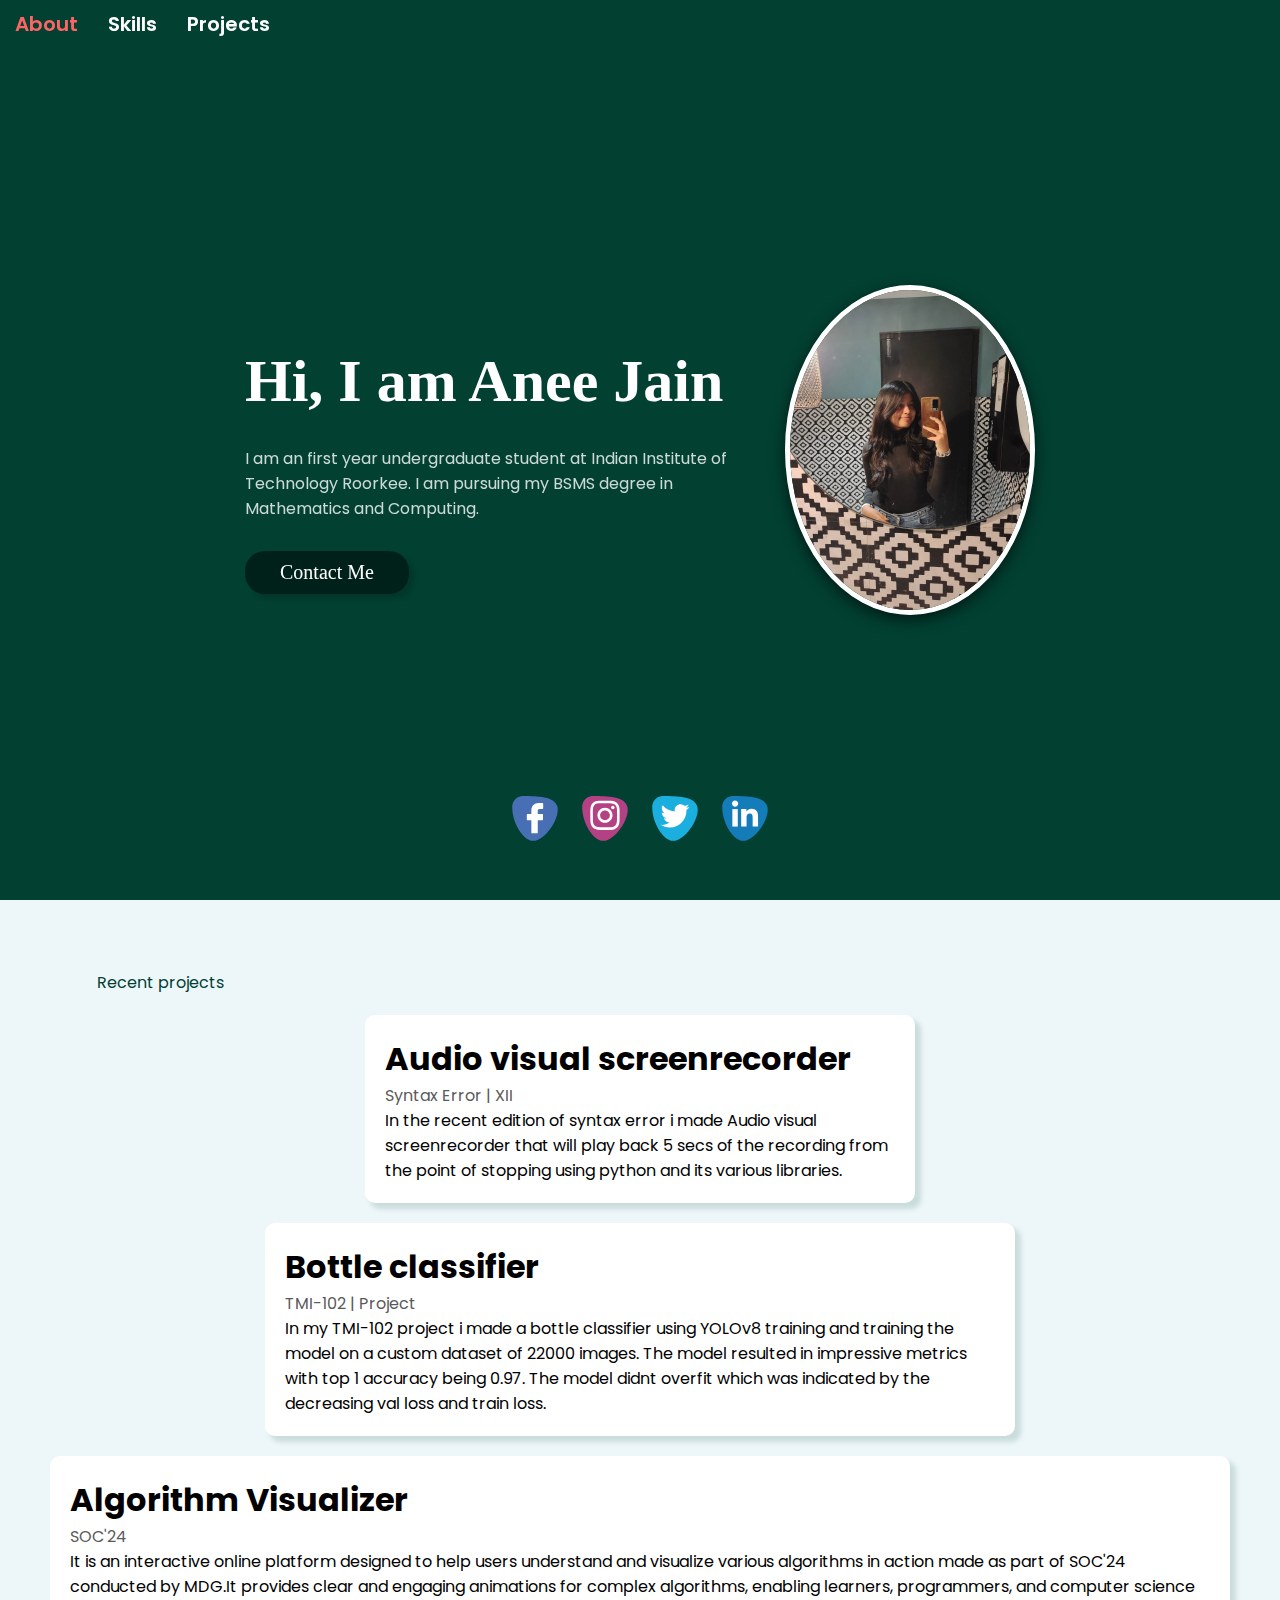
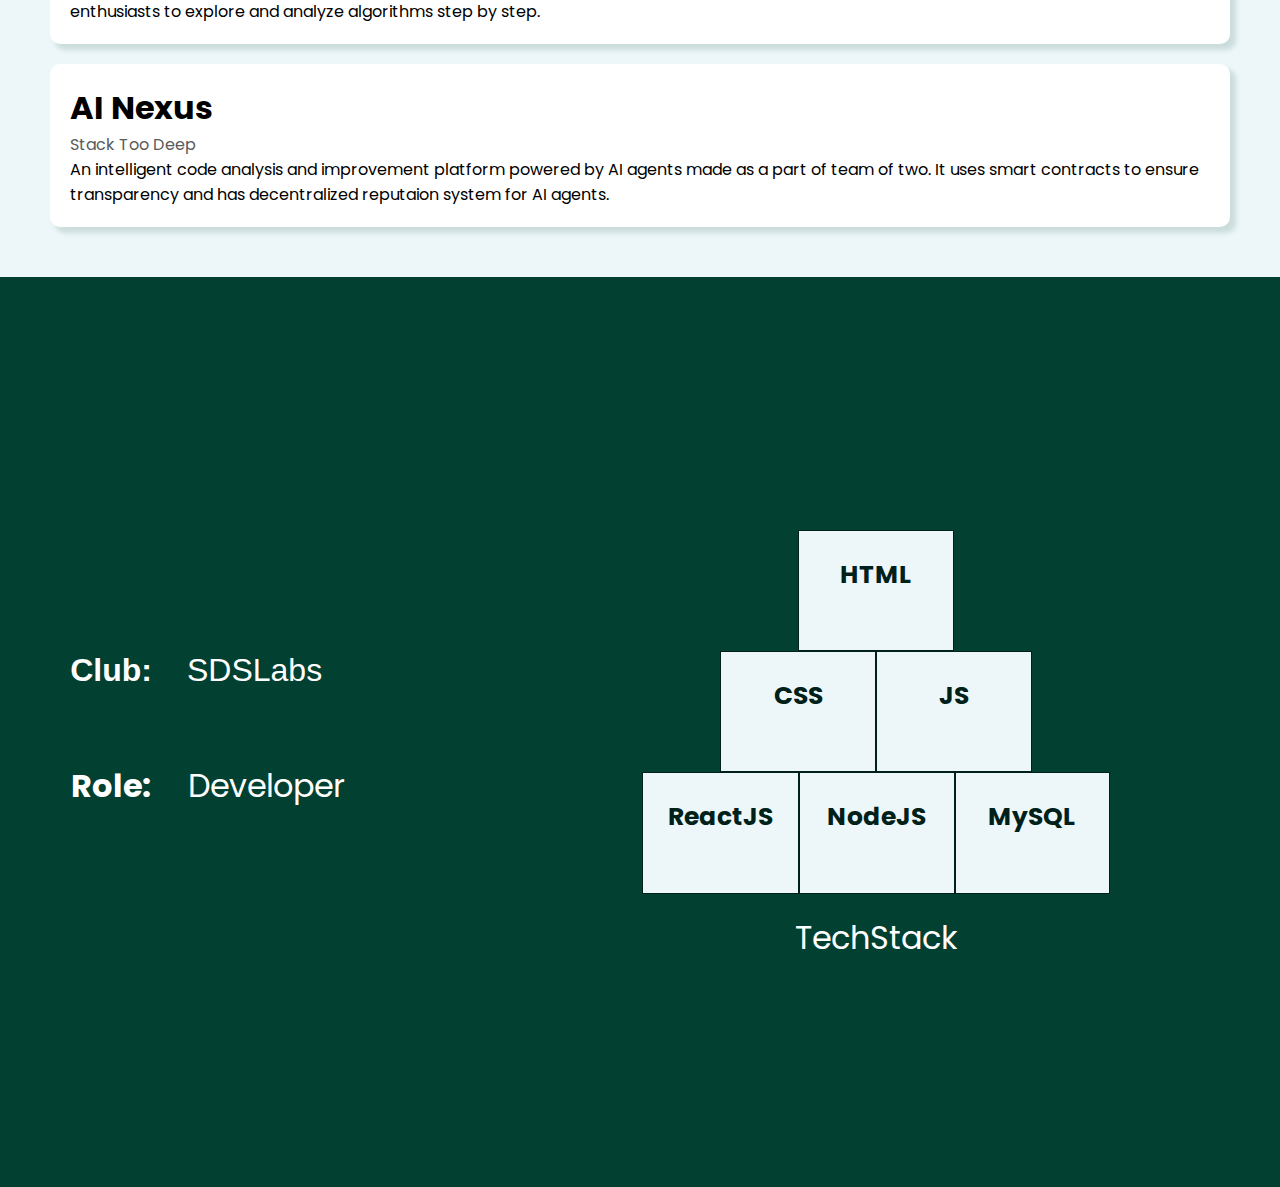
==== index.html @ 8ca1c8bc "Add files via upload" ====
<!DOCTYPE html>
<html lang="en">
  <head>
    <meta charset="UTF-8">
    <meta name="viewport" content="width=device-width, initial-scale=1.0">
    <title>Responsive Portfilo website | Anee Jain</title>
    <link rel="stylesheet" href="style.css" />
  </head>
  <body style="background-color:rgb(2, 64, 50)">

    <header>
      <nav>
        <ul class="navlinks">
          <li><a href="#">About</a></li>
          <li><a href="#skills">Skills</a></li>
          <li><a href="#projects">Projects</a></li>
        </ul>
      </nav>
        <section class="section1">
          <div class="imgarticle">
            <h1 class="name">Hi, I am Anee Jain</h1>
            <p class="about">
              I am an first year undergraduate student at Indian Institute of Technology
              Roorkee. I am pursuing my BSMS degree in Mathematics and Computing. 
            </p>
            <a href="#" class="down"><button class="button tooltip">Contact Me
              <span class="tooltiptext">anee.jain09@gmail.com</span>
            </button></a>
          </div>
          <div class="headimg">
            <img 
              class="img1"
              src="me.jpg"
              alt=""
            />
          </div>
        
        </section>
        <footer>
          <div class="socialbuttons">
            <a href="#"><img src="img/fb.svg" alt="" />
            </a>
            <a href="#"><img src="img/insta.svg" alt="" />
            </a>
            <a href="#"><img src="img/twitter.svg" alt="" />
            </a>
            <a href="#"><img src="img/linkedin.svg" alt="" />
            </a>
          </div>
        </footer>
    </header>

    <section class="section2"  id="projects">
      <div class="container2">
        <div class="section-p">
          <p class="rp">Recent projects</p>
        </div>
        <div class="recentposts">
          <div class="post postitem1">
            <h1>Audio visual screenrecorder</h1>
            <p class="postp">Syntax Error | XII</p>
            <p class="postarticle">
               In the recent edition of syntax error i made  Audio visual screenrecorder that will play back 5 secs of the recording from the point of stopping using python and its various libraries.
            </p>
          </div>
          <div class="post postitem2">
            <h1>Bottle classifier</h1>
            <p class="postp">TMI-102 | Project</p>
            <p class="postarticle">
                In my TMI-102 project i made a bottle classifier using YOLOv8 training and training the model on a custom dataset of 22000 images. The model resulted in impressive metrics with top 1 accuracy being 0.97. The model didnt overfit which was indicated by the decreasing val loss and train loss.
            </p>
          </div>
            <div class="post postitem3">
              <h1>Algorithm Visualizer</h1>
              <p class="postp">SOC'24</p>
              <p class="postarticle">
                It is an interactive online platform designed to help users understand and visualize various algorithms in action made as part of SOC'24 conducted by MDG.It provides clear and engaging animations for complex algorithms, enabling learners, programmers, and computer science enthusiasts to explore and analyze algorithms step by step.
              </p>
            </div>
            <div class="post postitem4">
              <h1>AI Nexus</h1>
              <p class="postp">Stack Too Deep</p>
              <p class="postarticle">
                An intelligent code analysis and improvement platform powered by AI agents made as a part of team of two. It uses smart contracts to ensure transparency and has decentralized reputaion system for AI agents.
              </p>
            </div>
        </div>
      </div>
    </section>
    <section class="section3" id="skills">
      <div class="container3" >
        <div class="textchanger">
          <div class="clubs"> 
            <div class="clubp">Club:</div>
            <div class="clublist">
              <div class="club">
                <img src="img/html.svg" alt="" />
                 SDSLabs
              </div>
              <div class="club">
                <img src="img/css.svg" alt="" />
                GeekGazette
              </div>
              <div class="club">
                <img src="img/js.svg" alt="" />
                Watchout
              </div>
            </div>
          </div>
            <div class="skills">
              <p class="skillp">Role:</p>
                <div class="skilllist">
                  <div class="skill">
                    <img src="img/html.svg" alt="" />
                    Developer
                  </div>
                  <div class="skill">
                    <img src="img/css.svg" alt="" />
                    Web Developer
                  </div>
                  <div class="skill">
                    <img src="img/js.svg" alt="" />
                    Video Editor
                  </div>
                </div>              
            </div>
            </div>
            <div class="techstack">
              <div style="display:block; height:25%;"></div>
              <div class="middlesec">
                <div class="stack stack1">
                <div class="element" style="background-color:rgb(2, 64, 50)"></div>
                <div class="element1 htmldiv">HTML</div>
                <div class="element" style="background-color:rgb(2, 64, 50)"></div>
                </div>
                <div class="stack stack2">
                  <div class="element" style="background-color:rgb(2, 64, 50)"></div>
                  <div class="element1 cssdiv">CSS</div>
                  <div class="element1 jsdiv">JS</div>
                  <div class="element" style="background-color:rgb(2, 64, 50)"></div>
                </div>
                <div class="stack stack3">
                  <div class="element1 reactdiv">ReactJS</div>
                  <div class="element1 nodediv">NodeJS</div>
                  <div class="element1 mysqldiv">MySQL</div>
                </div>
              </div>
              <div class= "techstackp" >
                TechStack
              </div>
            </div>

      <!-- <footer>
        <div class="socialbuttons">
          <a href="#"><img src="img/fb.svg" alt="" />
          </a>
          <a href="#"><img src="img/insta.svg" alt="" />
          </a>
          <a href="#"><img src="img/twitter.svg" alt="" />
          </a>
          <a href="#"><img src="img/linkedin.svg" alt="" />
          </a>
        </div>
      </footer> -->
    </section>
  
  
  </body>
</html>
---- style.css ----
@import url("https://fonts.googleapis.com/css2?family=Poppins&display=swap");
* {
  margin: 0;
  padding: 0;
  box-sizing: border-box;
  /* border: 0.063rem solid black;   */
}
html {
  scroll-behavior: smooth;
  transition:0.5s;
}
body {
  background-color: #fff;
  font-family: "Poppins", sans-serif;
}
a {
  text-decoration: none;
  cursor: pointer;
}

nav {
  display: flex;
  position:fixed;
  left:0;
  z-index: 2;
  justify-content: flex-end;
  margin-right: 1.25rem;
}
.navlinks {
  list-style: none;
  display: flex;
}

.navlinks li a {

  color:white;
  font-weight: 550;
  font-size: 1.25rem;
  display: flex;
  justify-content: space-around;
  padding: 0.563rem 0.938rem;
  transition: all 0.3s ease 0s;
}
.navlinks li a:hover{
  color: #ff6464;
}
.tooltip {
  position: relative;
  display: inline-block;
  border-bottom: 0.063rem dotted black;
}

.tooltip .tooltiptext {
  visibility: hidden;
  width: 11.25rem;
  background-color: black;
  color: #fff;
  font-size: 0.938rem;
  text-align: center;
  border-radius: 0.375rem;
  padding: 0.313rem 0;
  position: absolute;
  z-index: 1;
  top: 150%;
  left: 50%;
  margin-left: -3.75rem;
}

.tooltip .tooltiptext::after {
  content: "";
  position: absolute;
  bottom: 100%;
  left: 50%;
  margin-left: -0.313rem;
  border-width: 0.313rem;
  border-style: solid;
  border-color: transparent transparent black transparent;
}

.tooltip:hover .tooltiptext {
  visibility: visible;
}

header {
  width: 100vw;
  height:100vh;
}
header h1 {
  font-size: 1.875rem;
}
.img1{
  width: 100;
  border-radius: 50%;
  border-color:white;
  border-width:0.313rem;
  border-style: solid;
  overflow: hidden;
	box-shadow: 0 0.313rem 0.938rem 0px rgba(0,0,0,0.6);
	transform: translatey(0px);
	animation: float 3s ease-in-out infinite;
}
.headimg img {
  width: 15.625rem;
  max-width: 100%;
  height: auto;
  border-radius: 50%;
}

.about {
  font-size: 1rem;
  margin-top: 1.875rem;
  color:white;
  opacity:0.8;
}

.down button {
  margin-top: 1.875rem;
  font-family:'Times New Roman', Times, serif;
  background-color: #002119;
  color:white;
  border: none;
  padding: 0.625rem 35px;
  border-radius: 1.25rem;
  font-size: 1.25rem;
  box-shadow: 0.313rem 0.313rem 0.313rem rgba(0, 0, 0, 0.15);
  transition: all 0.3s ease 0s;
  cursor: pointer;
}
.down button:hover {
  transform: scale(1.1);
  opacity:0.7;
}
.section1 {
  width:100vw;
  position: fixed;
  display:flex;
  align-items:center;
  height:100%;
  padding: 9.375rem;
  left:0;
  justify-content: center;
}
.name{
  color:white;
  font-family: 'Times New Roman', Times, serif;
  font-weight: bold;
  font-size:3.75rem;
}
.imgarticle {
  width: 50%;
  margin-top:2.5rem;
  margin-right:3.125rem;
}
.headimg {
  display: flex;
  align-items: center;
  order: 1;
}
.section2 {
  min-height:100vh;
  height:auto;
  width:100vw;
  padding:3.125rem;
  position:relative;
  background-color: #edf7fa;
}
.section-p {
  padding-top: 1.25rem;
  display: flex;
  justify-content: space-between;
}
.rp{
  color:rgb(2, 64, 50);
  margin-left:4%;
}
.postp{
  color:rgb(90, 90, 90);
}
.recentposts {
  display: flex;
  flex-wrap:wrap;
  padding-top: 1.25rem;
  flex-direction: row;
  gap: 1.25rem;
  justify-content: center;
}
.post{
  border-radius: 0.625rem;
  background-color: #fff;
  padding: 1.25rem;
  animation: zoom linear;
  animation-timeline: view();
  animation-range: entry 0% cover 40%;
  box-shadow: 0.313rem 0.313rem 0.313rem rgb(2, 64, 50,0.15);

}
.postitem1 {
  display:inline-block;
  max-width: 34.375rem;
}
.postitem2 { 
  display:inline-block;
  max-width: 46.875rem;
}
.postitem3 {
  max-width: 82.5rem;
}
.postitem4 {
  max-width: 82.5rem;
  animation: zoom linear;
  animation-timeline: view();
  animation-range: entry 0% cover 30%;
}
.postitem p {
  padding-top: 1.25rem;
}
.postitem h1 {
  font-weight: 700;
}


/* section3 */
.section3 { 
  position: relative;
  padding:3.125rem;;
  min-height:100vh;
  height:auto;
  width:100vw;
  z-index: 1;
  background-color:rgb(2, 64, 50);
}
.section3 hr {
  margin-top: 1.25rem;
  margin-bottom: 1.25rem;
}
.section3 a {
  color: black;
  transition: all 0.3s ease 0s;
}
.section3 a:hover {
  color: #ff6464;
}
.container3{
  height:90vh;
  width:100%;
  display:flex;
  z-index: 1;
  background-color:rgb(2, 64, 50);
}
.textchanger{
  height:100%;
  display:flex;
  flex-direction: column;
  align-items: center;
  justify-content: center;
  width:40%;
}
.techstack{
  height:100%;
  display:inline-block;
  width:60%;
  z-index: 1;
}
.stack{
  display:grid;
  border:#002119;
  height:33.33%;
}
.stack1{
  grid-template-columns: 2fr 2fr 2fr;
}
.stack2{
  grid-template-columns: 1fr 2fr 2fr 1fr;
}
.stack3{
  grid-template-columns: 2fr 2fr 2fr;
}
.element1{
  background-color: #edf7fa;
  border: 0.063rem solid #002119;
  color: #002119;
  text-align: center;
  padding: 1.563rem;
  font-size: 1.563rem;
  font-weight: bold;
  width:auto;
}
.htmldiv{
  animation: highlighter 3s infinite ease-in-out alternate;
}
.cssdiv{
  animation: highlighter 3s infinite ease-in-out alternate;
  animation-delay:0.5s;
}
.jsdiv{
  animation: highlighter 3s infinite ease-in-out alternate;
  animation-delay:1s;
}
.reactdiv{
  animation: highlighter 3s infinite ease-in-out alternate;
  animation-delay:1.5s;
}
.nodediv{
  animation: highlighter 3s infinite ease-in-out alternate;
  animation-delay:2s;
}
.mysqldiv{
  animation: highlighter 3s infinite ease-in-out alternate;
  animation-delay:2.5s;
}

.clubs{
  font-size: 2rem;
  font-family:'Trebuchet MS', 'Lucida Sans Unicode', 'Lucida Grande', 'Lucida Sans', Arial, sans-serif;
  display:flex;
  height:3.125rem;
  overflow:hidden;
  margin:1.875rem;
}
.club{
  width: 21.875rem;
  color:white;
  height:3.125rem;
}
.clubp{
  font-size: 2rem;
  font-weight:bold;
  height:3.125rem;
  width:25%;
  color:white;
  display:inline;
}
.clublist{
  width:65%;
  display:inline;
  animation:textchange 12s infinite;
}
.skills{
  display:flex;
  height:3.125rem;
  overflow:hidden;
  margin:1.875rem;
}
.skill{
  font-size: 2rem;
  width: 21.875rem;
  color:white;
  height:3.125rem;
}
.skillp{
  height:3.125rem;
  width:25%;
  color:white;
  font-weight: bold;
  font-size: 2rem;
  display:inline;
}
.skilllist{
  width:65%;
  display:inline;
  animation:textchange 12s infinite;
}
.techstackp{
  display:block;
  height:30%;
  text-align: center;
  font-size: 32px;
  color:white;
  padding-top: 20px;
}
.middlesec{
  display:block; 
  height:45%; 
  padding-left: 120px; 
  padding-right: 120px;
}
/* footer */
footer {
  width: 100%;
  padding-top: 3.125rem;
  padding-bottom: 3.125rem;
  bottom:0;
  position:fixed;
}
.socialbuttons {
  display: flex;
  justify-content: center;
  gap: 1.25rem;
  bottom:0;
}
.socialbuttons img {
  width: 3.125rem;
}
footer p {
  margin-top: 1.875rem;
  text-align: center;
}

.socialbuttons img:hover {
  animation: shake 0.5s;
  animation-iteration-count: infinite;
}

@media (max-width: 62.5rem) {
  .recentposts{
    flex-direction: column;
  }
  .section1{
    flex-direction: column;
    padding-bottom:3rem;
    height:90vh;
  }
  .name{
    font-size:3rem;
  }
  .about{
    font-size:1rem;
  }
  .headimg {
    margin:2.5rem;
    display: flex;
    align-items: center;
    order:0;
    max-width:65%;
  }
  .imgarticle{
    order:1;
    width: 100%;
  }
  .about,.name{
    text-align: center;
  }
  .button{
    display:flex;
    justify-self: center;
  }
  .middlesec{
    padding:0px;
    height:20rem; 
  }
  .techstack{
    display:flex;
    flex-direction: column;
    justify-content: center;
  }
  .container3{
    flex-direction: column;
  }
  .postitem1{
    max-width:100%;
  }
  .textchanger{
    width:100%;
    padding-top:4rem;
  }
  .techstack{
    width:100%;
  }
  .skill{
    font-size: 2rem;
    width:22rem;
  }
  .skillp{
    font-size:2rem;
    width:27%;
  }
  .skills{
    margin:1.5rem;
  }
  .club{
    font-size: 2rem;
    width:22rem;
  }
  .clubp{
    font-size:2rem;
    width:27%;
  }
  .clubs{
    margin:1rem;
  }
  .element1{
    padding: 1rem;
    font-size: 1.3rem;
  }
  .techstackp{
    font-size:1.7rem ;
  } 
  footer{
    padding:0;
  }
}
@media(max-width:30rem){
  .section1{
    padding:0;
    flex-direction: column;
  }
  .headimg{
    margin:1rem;
    min-width:7rem;
    width:11rem;
  }
  .name{
    font-size: 2.5rem;
  }
  .about{
    font-size: 0.8rem;
  }
  .imgarticle{
    margin-right:0px;
  }
  nav{
    padding-left: 10%;
  }
  .section2{
    padding:1.5rem;
  }
  .post h1{
    font-size: 1.2rem;
  }
  .postp{
    font-size:0.8rem;
  }
  .postarticle{
    font-size:0.9rem;
  }
  .section3{
    padding:1rem;
  }
  .container3{
    flex-direction: column;
  }
  .textchanger{
    width:100%;
    padding-top:4rem;
  }
  .techstack{
    width:100%;
  }
  .clubs .skills{
    margin:0.5rem;
  }
  .skill{
    font-size: 1.5rem;
    width:17rem;
  }
  .skillp{
    font-size:1.5rem;
    width:17%;
  }
  .skills{
    margin:1.5rem;
  }
  .club{
    font-size: 1.5rem;
    width:17rem;
  }
  .clubp{
    font-size:1.5rem;
    width:17%;
  }
  .clubs{
    margin:1rem;
  }
}
@keyframes float {
	0% {
		box-shadow: 0 0.313rem 0.938rem 0px rgba(0,0,0,0.6);
		transform: translatey(0px);
	}
	50% {
		box-shadow: 0 1.563rem 0.938rem 0px rgba(0,0,0,0.2);
		transform: translatey(-1.25rem);
	}
	100% {
		box-shadow: 0 0.313rem 0.938rem 0px rgba(0,0,0,0.6);
		transform: translatey(0px);
	}
}
@keyframes zoom{
  from{
    opacity:0.5;
    scale:0;
    clip-path: inset(100% 100% 0 0);
  }
  to{
    opacity:1;
    scale:1;
    clip-path: inset(0 0 0 0);
  }
}

@keyframes textchange{
  20%{
    transform:translateY(-101%);
  }
  25%{
    transform:translateY(-100%);
  }
  45%{
    transform:translateY(-201%);
  }
  50%{
    transform:translateY(-200%);
  }
  70%{
    transform:translateY(-99%);
  }
  75%{
    transform:translateY(-100%);
  }
  95%{
    transform:translateY(2%);
  }
  100%{
    transform:translateY(0%);
  }
}
@keyframes highlighter{
    from{
      background-color: #edf7fa;
      border: 0.063rem solid #002119;
      color: #002119;
    }
    to{
      background-color: #002119;
      border: 0.063rem solid #edf7fa;
      color: #edf7fa;
    }
}
@keyframes shake {
  0% { transform: translate(1px, 1px) rotate(0deg); }
  10% { transform: translate(-1px, -2px) rotate(-1deg); }
  20% { transform: translate(-3px, 0px) rotate(1deg); }
  30% { transform: translate(3px, 2px) rotate(0deg); }
  40% { transform: translate(1px, -1px) rotate(1deg); }
  50% { transform: translate(-1px, 2px) rotate(-1deg); }
  60% { transform: translate(-3px, 1px) rotate(0deg); }
  70% { transform: translate(3px, 1px) rotate(-1deg); }
  80% { transform: translate(-1px, -1px) rotate(1deg); }
  90% { transform: translate(1px, 2px) rotate(0deg); }
  100% { transform: translate(1px, -2px) rotate(-1deg); }
}
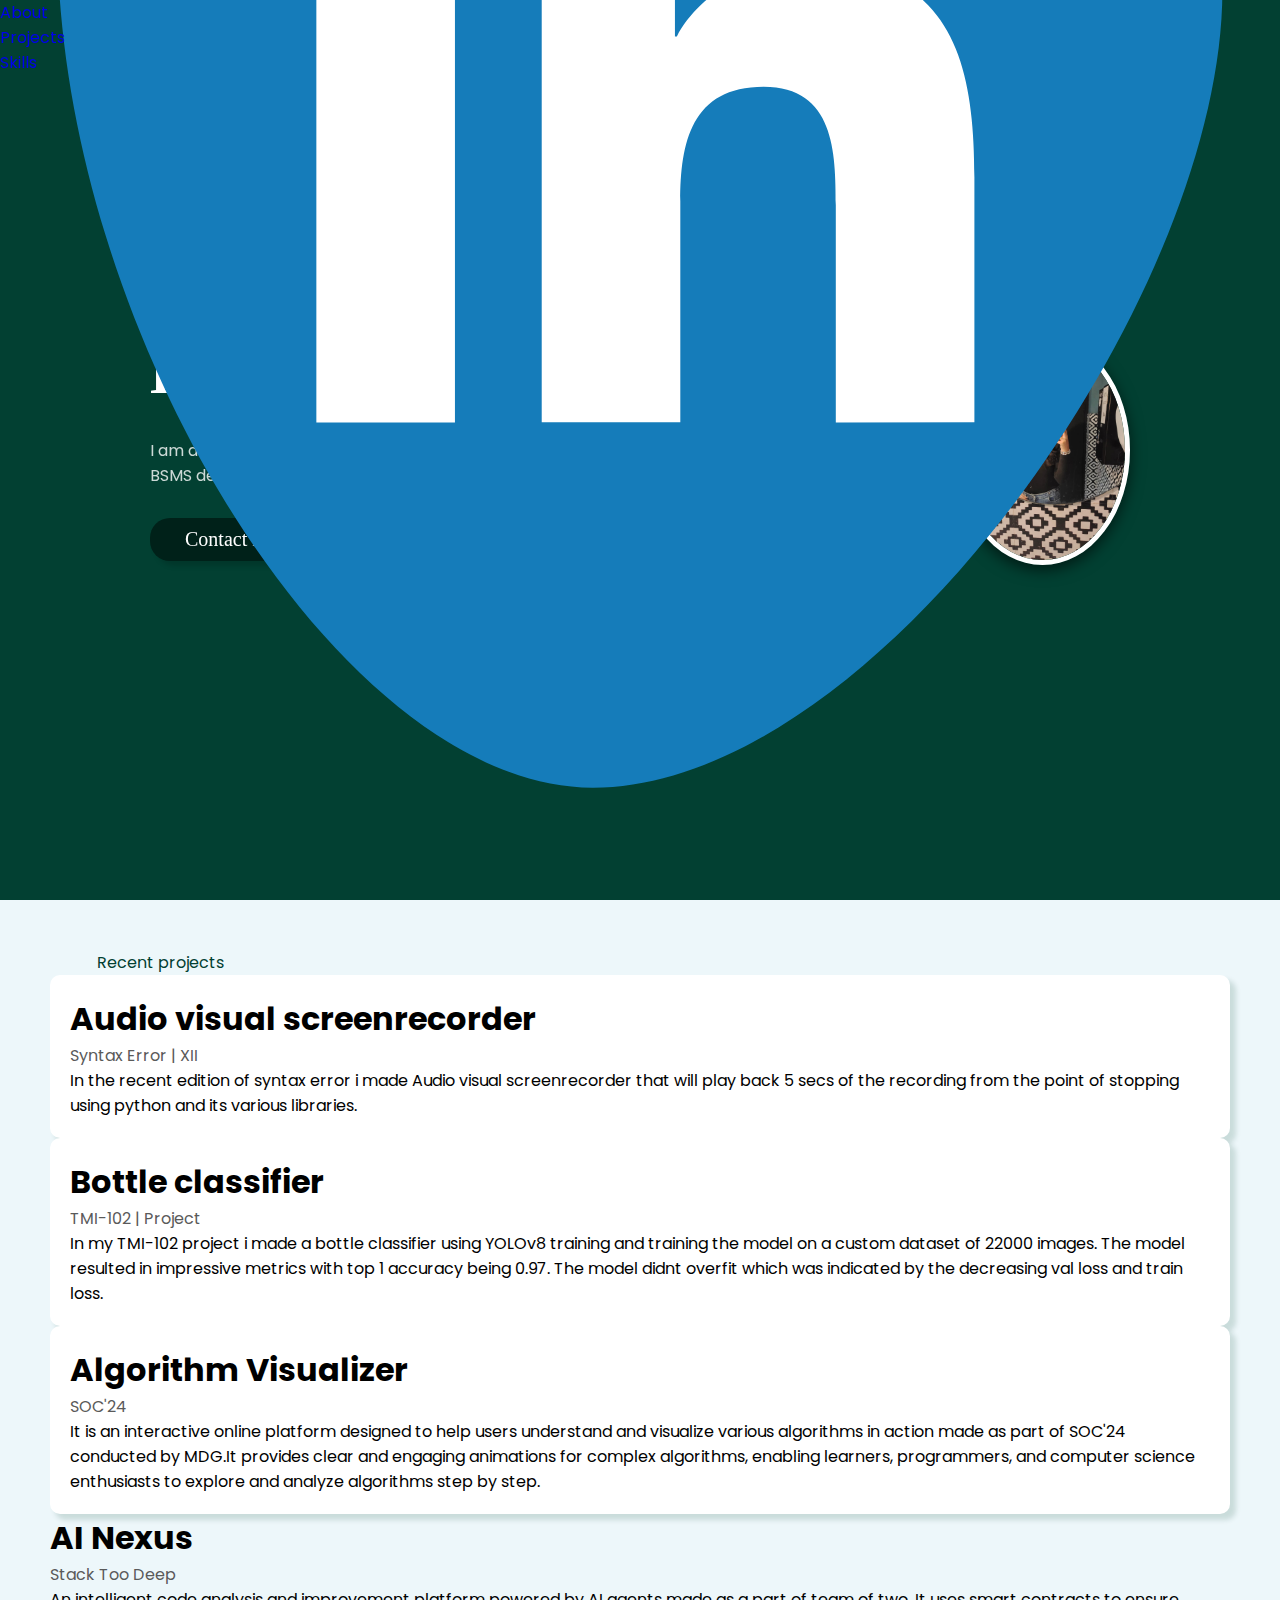
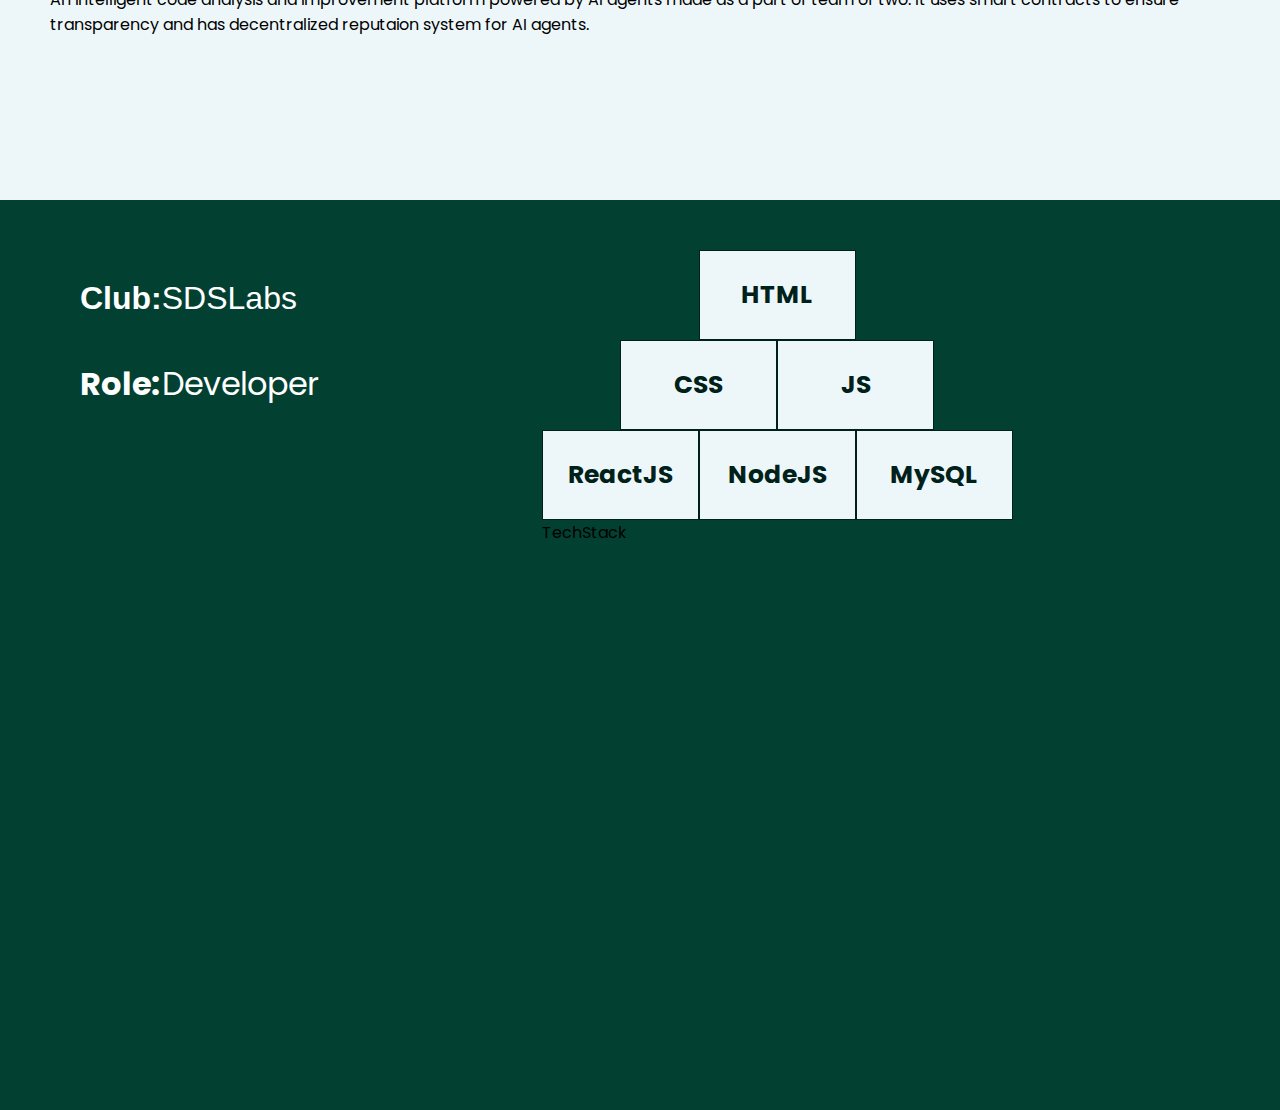
==== commit e55f17e3: "Update index.html" ====
--- a/index.html
+++ b/index.html
@@ -10,41 +10,39 @@
 
     <header>
       <nav>
-        <ul class="navlinks">
-          <li><a href="#">About</a></li>
+        <ul class="nav_links">
+          <li><a href="#">About</a></li>    
+          <li><a href="#projects">Projects</a></li>
           <li><a href="#skills">Skills</a></li>
-          <li><a href="#projects">Projects</a></li>
         </ul>
       </nav>
         <section class="section1">
-          <div class="imgarticle">
+          <div class="img_article">
             <h1 class="name">Hi, I am Anee Jain</h1>
             <p class="about">
               I am an first year undergraduate student at Indian Institute of Technology
               Roorkee. I am pursuing my BSMS degree in Mathematics and Computing. 
             </p>
-            <a href="#" class="down"><button class="button tooltip">Contact Me
-              <span class="tooltiptext">anee.jain09@gmail.com</span>
+            <a href="mailto: anee.jain09@gmail.com" class="down"><button class="button tool_tip">Contact Me
+              <span class="tool_tip_text">anee.jain09@gmail.com</span>
             </button></a>
           </div>
           <div class="headimg">
             <img 
               class="img1"
               src="me.jpg"
-              alt=""
+              alt="me"
             />
           </div>
         
         </section>
         <footer>
-          <div class="socialbuttons">
-            <a href="#"><img src="img/fb.svg" alt="" />
+          <div class="social_buttons">
+            <a href="https://instagram.com/aneejain516/"><img src="img/insta.svg" alt="insta" />
             </a>
-            <a href="#"><img src="img/insta.svg" alt="" />
+            <a href="https://github.com/officiallyanee/"><img src="img/github.svg" alt="github" />
             </a>
-            <a href="#"><img src="img/twitter.svg" alt="" />
-            </a>
-            <a href="#"><img src="img/linkedin.svg" alt="" />
+            <a href="https://www.linkedin.com/in/anee-jain-388a92323"><img src="img/linkedin.svg" alt="linkedin" />
             </a>
           </div>
         </footer>
@@ -52,35 +50,35 @@
 
     <section class="section2"  id="projects">
       <div class="container2">
-        <div class="section-p">
+        <div>
           <p class="rp">Recent projects</p>
         </div>
-        <div class="recentposts">
-          <div class="post postitem1">
+        <div class="recent_posts">
+          <div class="post post_item1">
             <h1>Audio visual screenrecorder</h1>
             <p class="postp">Syntax Error | XII</p>
-            <p class="postarticle">
+            <p class="post_article">
                In the recent edition of syntax error i made  Audio visual screenrecorder that will play back 5 secs of the recording from the point of stopping using python and its various libraries.
             </p>
           </div>
-          <div class="post postitem2">
+          <div class="post post_item2">
             <h1>Bottle classifier</h1>
             <p class="postp">TMI-102 | Project</p>
-            <p class="postarticle">
+            <p class="post_article">
                 In my TMI-102 project i made a bottle classifier using YOLOv8 training and training the model on a custom dataset of 22000 images. The model resulted in impressive metrics with top 1 accuracy being 0.97. The model didnt overfit which was indicated by the decreasing val loss and train loss.
             </p>
           </div>
-            <div class="post postitem3">
+            <div class="post post_item3">
               <h1>Algorithm Visualizer</h1>
               <p class="postp">SOC'24</p>
-              <p class="postarticle">
+              <p class="post_article">
                 It is an interactive online platform designed to help users understand and visualize various algorithms in action made as part of SOC'24 conducted by MDG.It provides clear and engaging animations for complex algorithms, enabling learners, programmers, and computer science enthusiasts to explore and analyze algorithms step by step.
               </p>
             </div>
-            <div class="post postitem4">
+            <div class="post_item4">
               <h1>AI Nexus</h1>
               <p class="postp">Stack Too Deep</p>
-              <p class="postarticle">
+              <p class="post_article">
                 An intelligent code analysis and improvement platform powered by AI agents made as a part of team of two. It uses smart contracts to ensure transparency and has decentralized reputaion system for AI agents.
               </p>
             </div>
@@ -89,81 +87,60 @@
     </section>
     <section class="section3" id="skills">
       <div class="container3" >
-        <div class="textchanger">
+        <div class="text_changer">
           <div class="clubs"> 
             <div class="clubp">Club:</div>
-            <div class="clublist">
+            <div class="club_list">
               <div class="club">
-                <img src="img/html.svg" alt="" />
                  SDSLabs
               </div>
               <div class="club">
-                <img src="img/css.svg" alt="" />
                 GeekGazette
               </div>
               <div class="club">
-                <img src="img/js.svg" alt="" />
                 Watchout
               </div>
             </div>
           </div>
             <div class="skills">
               <p class="skillp">Role:</p>
-                <div class="skilllist">
+                <div class="skill_list">
                   <div class="skill">
-                    <img src="img/html.svg" alt="" />
                     Developer
                   </div>
                   <div class="skill">
-                    <img src="img/css.svg" alt="" />
                     Web Developer
                   </div>
                   <div class="skill">
-                    <img src="img/js.svg" alt="" />
                     Video Editor
                   </div>
                 </div>              
             </div>
             </div>
-            <div class="techstack">
-              <div style="display:block; height:25%;"></div>
-              <div class="middlesec">
+            <div class="tech_stack">
+              <div class="empty_div"></div>
+              <div class="middle_sec">
                 <div class="stack stack1">
-                <div class="element" style="background-color:rgb(2, 64, 50)"></div>
-                <div class="element1 htmldiv">HTML</div>
-                <div class="element" style="background-color:rgb(2, 64, 50)"></div>
+                <div class="element"></div>
+                <div class="element1 html_div">HTML</div>
+                <div class="element" ></div>
                 </div>
                 <div class="stack stack2">
-                  <div class="element" style="background-color:rgb(2, 64, 50)"></div>
-                  <div class="element1 cssdiv">CSS</div>
-                  <div class="element1 jsdiv">JS</div>
-                  <div class="element" style="background-color:rgb(2, 64, 50)"></div>
+                  <div class="element"></div>
+                  <div class="element1 css_div">CSS</div>
+                  <div class="element1 js_div">JS</div>
+                  <div class="element"></div>
                 </div>
                 <div class="stack stack3">
-                  <div class="element1 reactdiv">ReactJS</div>
-                  <div class="element1 nodediv">NodeJS</div>
-                  <div class="element1 mysqldiv">MySQL</div>
+                  <div class="element1 react_div">ReactJS</div>
+                  <div class="element1 node_div">NodeJS</div>
+                  <div class="element1 mysql_div">MySQL</div>
                 </div>
               </div>
-              <div class= "techstackp" >
+              <div class= "tech_stackp" >
                 TechStack
               </div>
             </div>
-
-      <!-- <footer>
-        <div class="socialbuttons">
-          <a href="#"><img src="img/fb.svg" alt="" />
-          </a>
-          <a href="#"><img src="img/insta.svg" alt="" />
-          </a>
-          <a href="#"><img src="img/twitter.svg" alt="" />
-          </a>
-          <a href="#"><img src="img/linkedin.svg" alt="" />
-          </a>
-        </div>
-      </footer> -->
-    </section>
-  
-  
+    </section> 
   </body>
-</html>+</html>
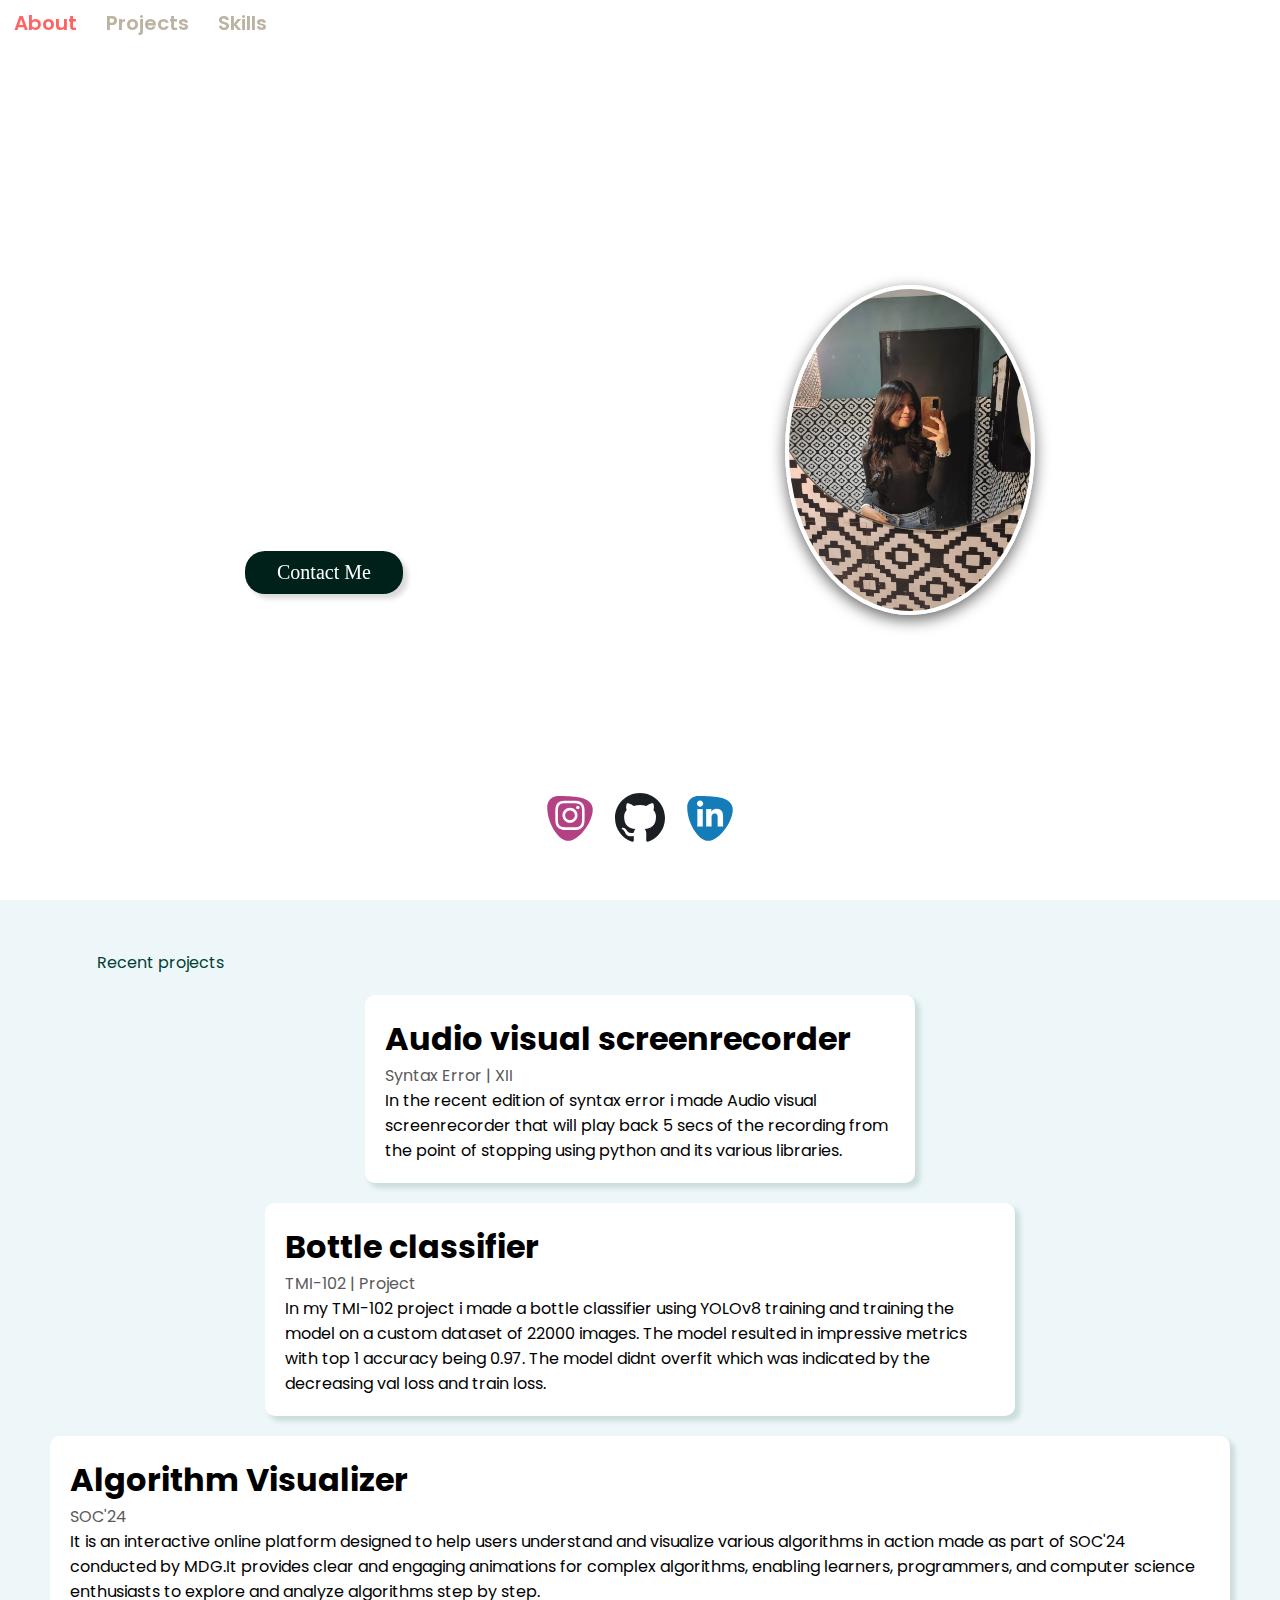
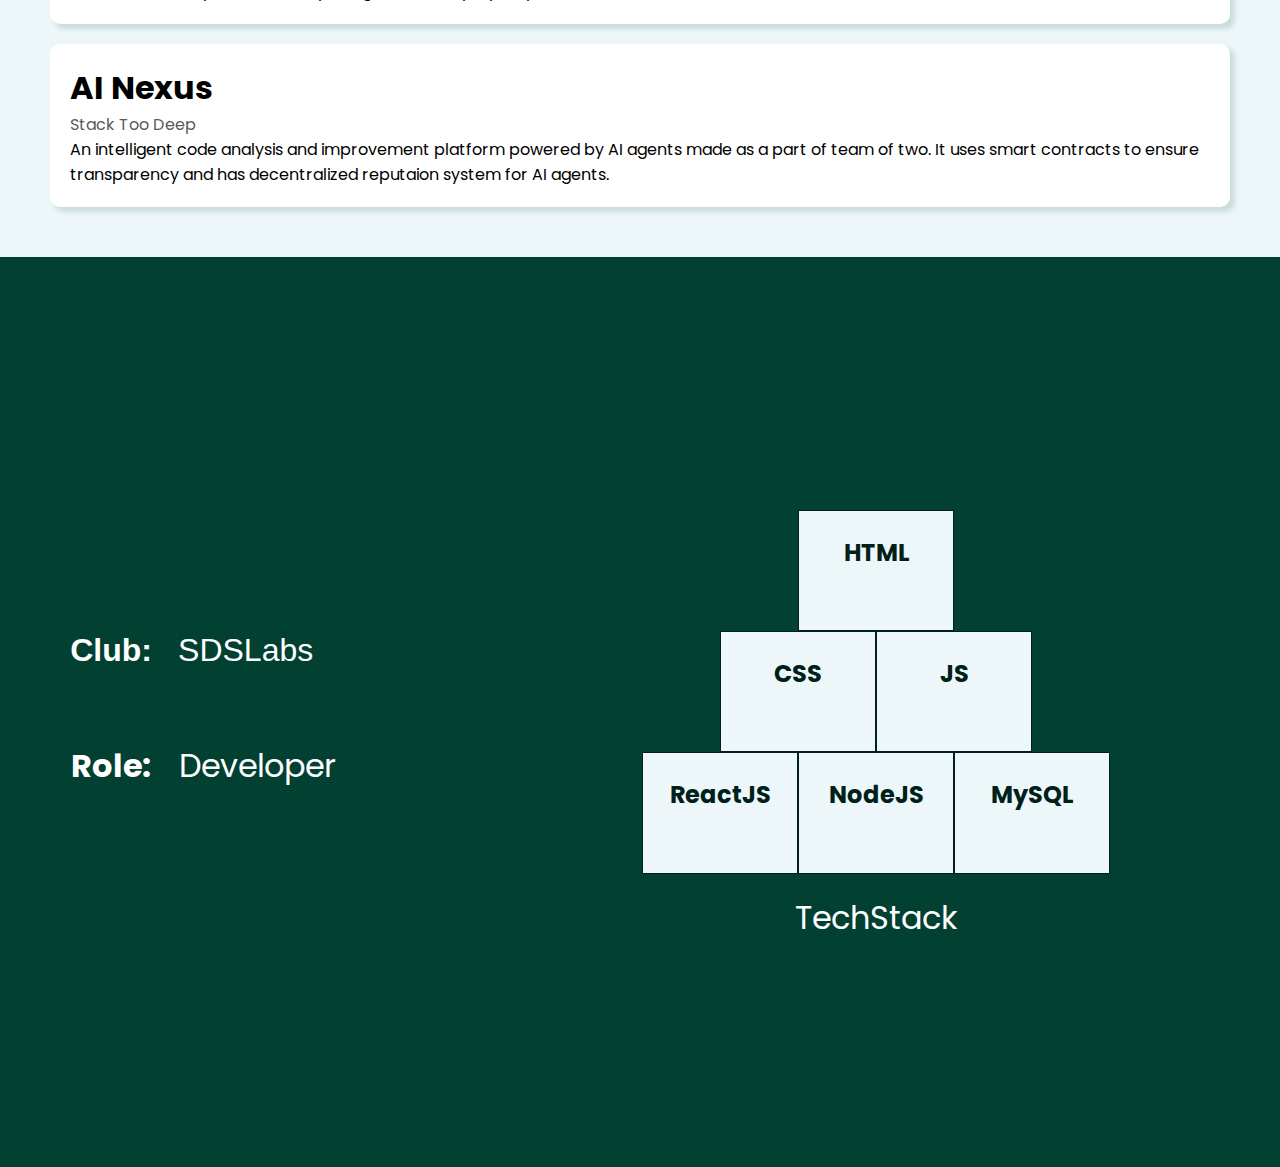
==== commit 12b4d3fa: "Update index.html" ====
--- a/index.html
+++ b/index.html
@@ -6,14 +6,14 @@
     <title>Responsive Portfilo website | Anee Jain</title>
     <link rel="stylesheet" href="style.css" />
   </head>
-  <body style="background-color:rgb(2, 64, 50)">
+  <body>
 
     <header>
       <nav>
         <ul class="nav_links">
-          <li><a href="#">About</a></li>    
-          <li><a href="#projects">Projects</a></li>
-          <li><a href="#skills">Skills</a></li>
+          <li class="left"><a href="#">About</a></li>    
+          <li class="middle"><a href="#projects">Projects</a></li>
+          <li class="right"><a href="#skills">Skills</a></li>
         </ul>
       </nav>
         <section class="section1">
--- a/style.css
+++ b/style.css
@@ -1,13 +1,17 @@
 @import url("https://fonts.googleapis.com/css2?family=Poppins&display=swap");
+
 * {
   margin: 0;
   padding: 0;
   box-sizing: border-box;
-  /* border: 0.063rem solid black;   */
 }
 html {
   scroll-behavior: smooth;
   transition:0.5s;
+  scroll-snap-type: y mandatory;
+}
+section {
+  scroll-snap-align: start;
 }
 body {
   background-color: #fff;
@@ -26,58 +30,64 @@
   justify-content: flex-end;
   margin-right: 1.25rem;
 }
-.navlinks {
+.nav_links {
   list-style: none;
   display: flex;
 }
 
-.navlinks li a {
-
-  color:white;
+.nav_links li a {
+
+  color:#bdb3a3;
   font-weight: 550;
   font-size: 1.25rem;
   display: flex;
   justify-content: space-around;
-  padding: 0.563rem 0.938rem;
+  padding: 0.5rem 0.9rem;
   transition: all 0.3s ease 0s;
 }
-.navlinks li a:hover{
+.nav_links li a:hover{
   color: #ff6464;
 }
-.tooltip {
+.tool_tip {
   position: relative;
   display: inline-block;
-  border-bottom: 0.063rem dotted black;
-}
-
-.tooltip .tooltiptext {
+  border-bottom: 0.06rem dotted black;
+}
+.element{
+  background-color:rgb(2, 64, 50);
+}
+.empty_div{
+  display:block; 
+  height:25%;
+}
+.tool_tip .tool_tip_text {
   visibility: hidden;
   width: 11.25rem;
   background-color: black;
   color: #fff;
-  font-size: 0.938rem;
+  font-size: 0.9rem;
   text-align: center;
   border-radius: 0.375rem;
-  padding: 0.313rem 0;
+  padding: 0.3rem 0;
   position: absolute;
   z-index: 1;
   top: 150%;
   left: 50%;
-  margin-left: -3.75rem;
-}
-
-.tooltip .tooltiptext::after {
+  margin-left: -5.5rem;
+}
+
+.tool_tip .tool_tip_text::after {
   content: "";
   position: absolute;
   bottom: 100%;
   left: 50%;
-  margin-left: -0.313rem;
-  border-width: 0.313rem;
+  margin-left: -0.3rem;
+  border-width: 0.3rem;
   border-style: solid;
   border-color: transparent transparent black transparent;
 }
 
-.tooltip:hover .tooltiptext {
+.tool_tip:hover .tool_tip_text {
   visibility: visible;
 }
 
@@ -92,10 +102,10 @@
   width: 100;
   border-radius: 50%;
   border-color:white;
-  border-width:0.313rem;
+  border-width:0.3rem;
   border-style: solid;
   overflow: hidden;
-	box-shadow: 0 0.313rem 0.938rem 0px rgba(0,0,0,0.6);
+	box-shadow: 0 0.3rem 0.938rem 0px rgba(0,0,0,0.6);
 	transform: translatey(0px);
 	animation: float 3s ease-in-out infinite;
 }
@@ -119,10 +129,10 @@
   background-color: #002119;
   color:white;
   border: none;
-  padding: 0.625rem 35px;
+  padding: 0.625rem 2rem;
   border-radius: 1.25rem;
   font-size: 1.25rem;
-  box-shadow: 0.313rem 0.313rem 0.313rem rgba(0, 0, 0, 0.15);
+  box-shadow: 0.3rem 0.3rem 0.3rem rgba(0, 0, 0, 0.15);
   transition: all 0.3s ease 0s;
   cursor: pointer;
 }
@@ -146,7 +156,7 @@
   font-weight: bold;
   font-size:3.75rem;
 }
-.imgarticle {
+.img_article {
   width: 50%;
   margin-top:2.5rem;
   margin-right:3.125rem;
@@ -164,11 +174,6 @@
   position:relative;
   background-color: #edf7fa;
 }
-.section-p {
-  padding-top: 1.25rem;
-  display: flex;
-  justify-content: space-between;
-}
 .rp{
   color:rgb(2, 64, 50);
   margin-left:4%;
@@ -176,7 +181,7 @@
 .postp{
   color:rgb(90, 90, 90);
 }
-.recentposts {
+.recent_posts {
   display: flex;
   flex-wrap:wrap;
   padding-top: 1.25rem;
@@ -191,35 +196,37 @@
   animation: zoom linear;
   animation-timeline: view();
   animation-range: entry 0% cover 40%;
-  box-shadow: 0.313rem 0.313rem 0.313rem rgb(2, 64, 50,0.15);
-
-}
-.postitem1 {
+  box-shadow: 0.3rem 0.3rem 0.3rem rgb(2, 64, 50,0.15);
+
+}
+.post_item1 {
   display:inline-block;
   max-width: 34.375rem;
 }
-.postitem2 { 
+.post_item2 { 
   display:inline-block;
   max-width: 46.875rem;
 }
-.postitem3 {
+.post_item3 {
   max-width: 82.5rem;
 }
-.postitem4 {
+.post_item4 {
   max-width: 82.5rem;
+  border-radius: 0.625rem;
+  background-color: #fff;
+  padding: 1.25rem;
   animation: zoom linear;
   animation-timeline: view();
-  animation-range: entry 0% cover 30%;
-}
-.postitem p {
+  animation-range: entry 0% cover 20%;
+  box-shadow: 0.3rem 0.3rem 0.3rem rgb(2, 64, 50,0.15);
+}
+.post_item p {
   padding-top: 1.25rem;
 }
-.postitem h1 {
+.post_item h1 {
   font-weight: 700;
 }
 
-
-/* section3 */
 .section3 { 
   position: relative;
   padding:3.125rem;;
@@ -247,7 +254,7 @@
   z-index: 1;
   background-color:rgb(2, 64, 50);
 }
-.textchanger{
+.text_changer{
   height:100%;
   display:flex;
   flex-direction: column;
@@ -255,7 +262,7 @@
   justify-content: center;
   width:40%;
 }
-.techstack{
+.tech_stack{
   height:100%;
   display:inline-block;
   width:60%;
@@ -280,31 +287,31 @@
   border: 0.063rem solid #002119;
   color: #002119;
   text-align: center;
-  padding: 1.563rem;
-  font-size: 1.563rem;
+  padding: 1.5rem;
+  font-size: 1.5rem;
   font-weight: bold;
   width:auto;
 }
-.htmldiv{
+.html_div{
   animation: highlighter 3s infinite ease-in-out alternate;
 }
-.cssdiv{
+.css_div{
   animation: highlighter 3s infinite ease-in-out alternate;
   animation-delay:0.5s;
 }
-.jsdiv{
+.js_div{
   animation: highlighter 3s infinite ease-in-out alternate;
   animation-delay:1s;
 }
-.reactdiv{
+.react_div{
   animation: highlighter 3s infinite ease-in-out alternate;
   animation-delay:1.5s;
 }
-.nodediv{
+.node_div{
   animation: highlighter 3s infinite ease-in-out alternate;
   animation-delay:2s;
 }
-.mysqldiv{
+.mysql_div{
   animation: highlighter 3s infinite ease-in-out alternate;
   animation-delay:2.5s;
 }
@@ -330,7 +337,7 @@
   color:white;
   display:inline;
 }
-.clublist{
+.club_list{
   width:65%;
   display:inline;
   animation:textchange 12s infinite;
@@ -355,26 +362,26 @@
   font-size: 2rem;
   display:inline;
 }
-.skilllist{
+.skill_list{
   width:65%;
   display:inline;
   animation:textchange 12s infinite;
 }
-.techstackp{
+.tech_stackp{
   display:block;
   height:30%;
   text-align: center;
-  font-size: 32px;
+  font-size: 2rem;
   color:white;
   padding-top: 20px;
 }
-.middlesec{
+.middle_sec{
   display:block; 
   height:45%; 
   padding-left: 120px; 
   padding-right: 120px;
 }
-/* footer */
+
 footer {
   width: 100%;
   padding-top: 3.125rem;
@@ -382,13 +389,13 @@
   bottom:0;
   position:fixed;
 }
-.socialbuttons {
+.social_buttons {
   display: flex;
   justify-content: center;
   gap: 1.25rem;
   bottom:0;
 }
-.socialbuttons img {
+.social_buttons img {
   width: 3.125rem;
 }
 footer p {
@@ -396,13 +403,13 @@
   text-align: center;
 }
 
-.socialbuttons img:hover {
+.social_buttons img:hover {
   animation: shake 0.5s;
   animation-iteration-count: infinite;
 }
 
 @media (max-width: 62.5rem) {
-  .recentposts{
+  .recent_posts{
     flex-direction: column;
   }
   .section1{
@@ -423,7 +430,7 @@
     order:0;
     max-width:65%;
   }
-  .imgarticle{
+  .img_article{
     order:1;
     width: 100%;
   }
@@ -434,11 +441,11 @@
     display:flex;
     justify-self: center;
   }
-  .middlesec{
+  .middle_sec{
     padding:0px;
     height:20rem; 
   }
-  .techstack{
+  .tech_stack{
     display:flex;
     flex-direction: column;
     justify-content: center;
@@ -446,14 +453,14 @@
   .container3{
     flex-direction: column;
   }
-  .postitem1{
+  .post_item1{
     max-width:100%;
   }
-  .textchanger{
+  .text_changer{
     width:100%;
     padding-top:4rem;
   }
-  .techstack{
+  .tech_stack{
     width:100%;
   }
   .skill{
@@ -482,7 +489,7 @@
     padding: 1rem;
     font-size: 1.3rem;
   }
-  .techstackp{
+  .tech_stackp{
     font-size:1.7rem ;
   } 
   footer{
@@ -505,7 +512,7 @@
   .about{
     font-size: 0.8rem;
   }
-  .imgarticle{
+  .img_article{
     margin-right:0px;
   }
   nav{
@@ -520,7 +527,7 @@
   .postp{
     font-size:0.8rem;
   }
-  .postarticle{
+  .post_article{
     font-size:0.9rem;
   }
   .section3{
@@ -529,11 +536,11 @@
   .container3{
     flex-direction: column;
   }
-  .textchanger{
+  .text_changer{
     width:100%;
     padding-top:4rem;
   }
-  .techstack{
+  .tech_stack{
     width:100%;
   }
   .clubs .skills{
@@ -561,10 +568,13 @@
   .clubs{
     margin:1rem;
   }
+  .rp{
+    margin-top: 1rem;
+  }
 }
 @keyframes float {
 	0% {
-		box-shadow: 0 0.313rem 0.938rem 0px rgba(0,0,0,0.6);
+		box-shadow: 0 0.3rem 0.938rem 0px rgba(0,0,0,0.6);
 		transform: translatey(0px);
 	}
 	50% {
@@ -572,7 +582,7 @@
 		transform: translatey(-1.25rem);
 	}
 	100% {
-		box-shadow: 0 0.313rem 0.938rem 0px rgba(0,0,0,0.6);
+		box-shadow: 0 0.3rem 0.938rem 0px rgba(0,0,0,0.6);
 		transform: translatey(0px);
 	}
 }
@@ -639,4 +649,4 @@
   80% { transform: translate(-1px, -1px) rotate(1deg); }
   90% { transform: translate(1px, 2px) rotate(0deg); }
   100% { transform: translate(1px, -2px) rotate(-1deg); }
-}+}
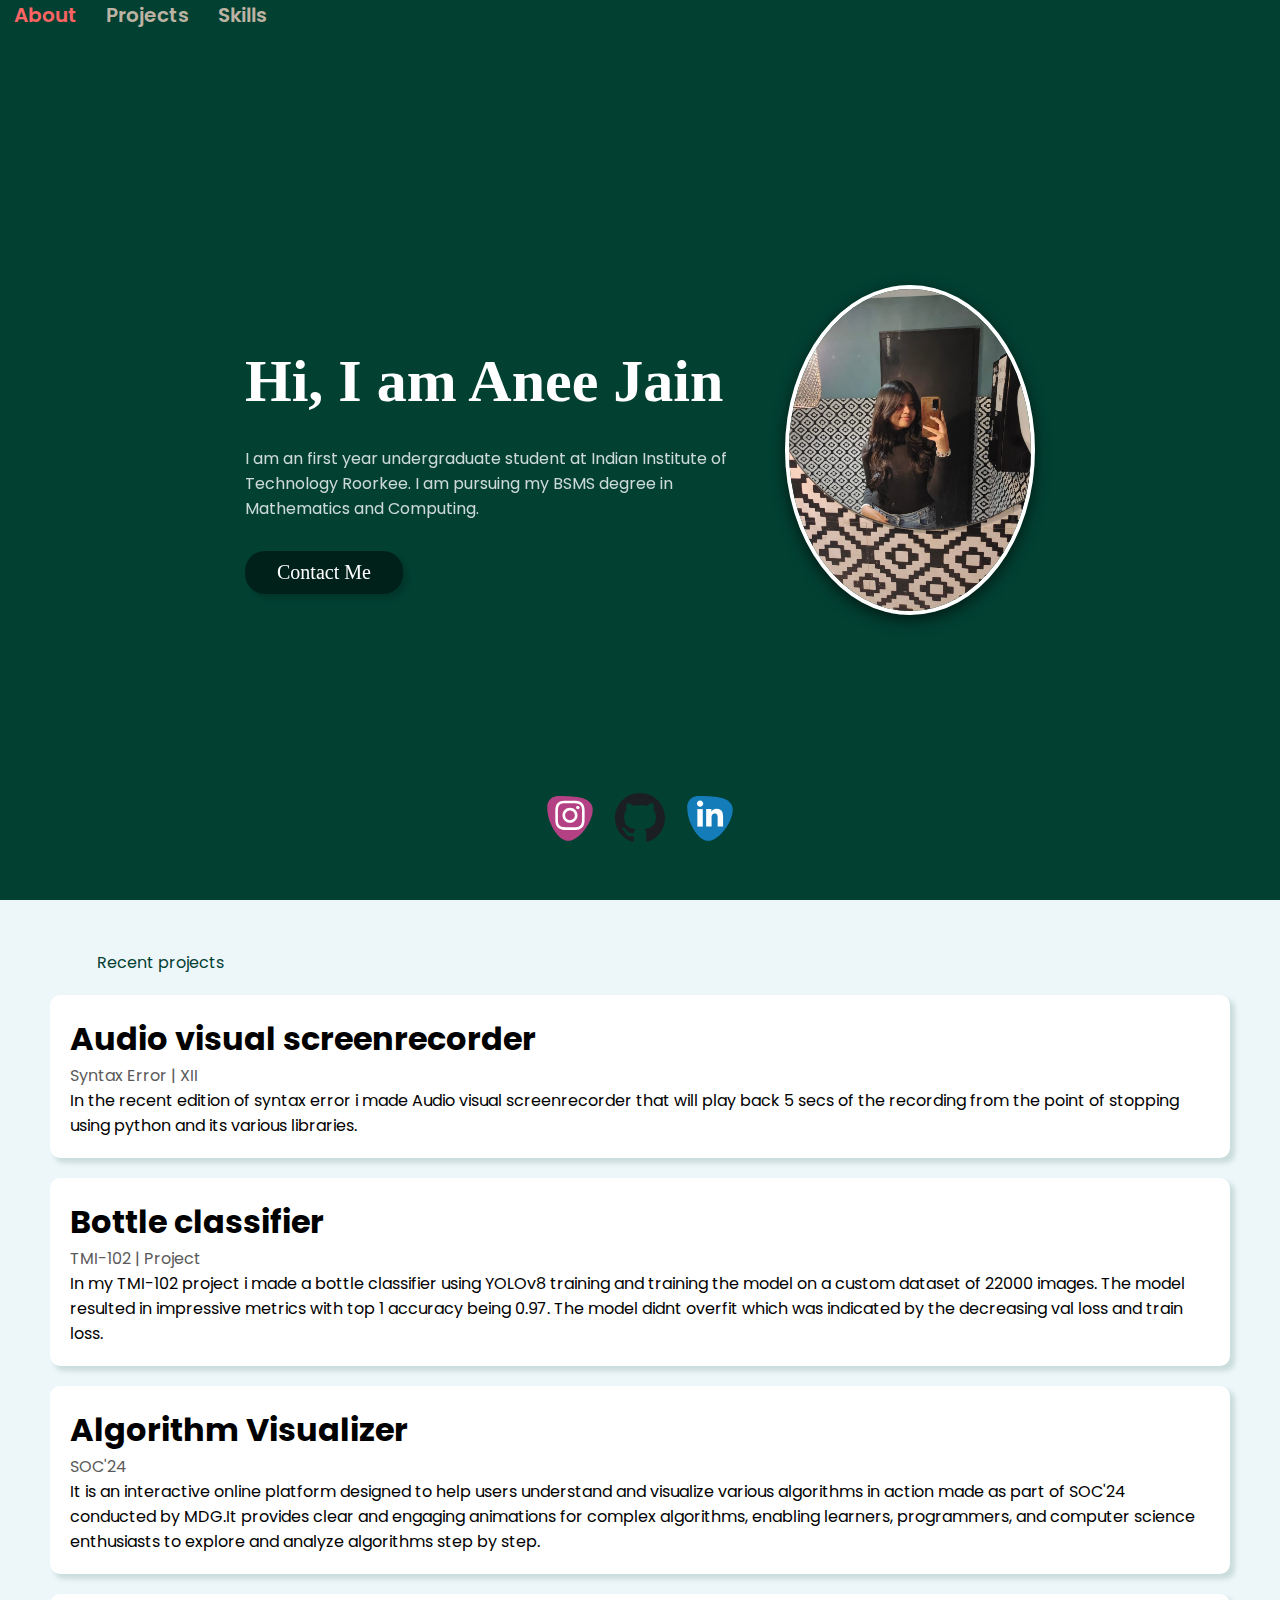
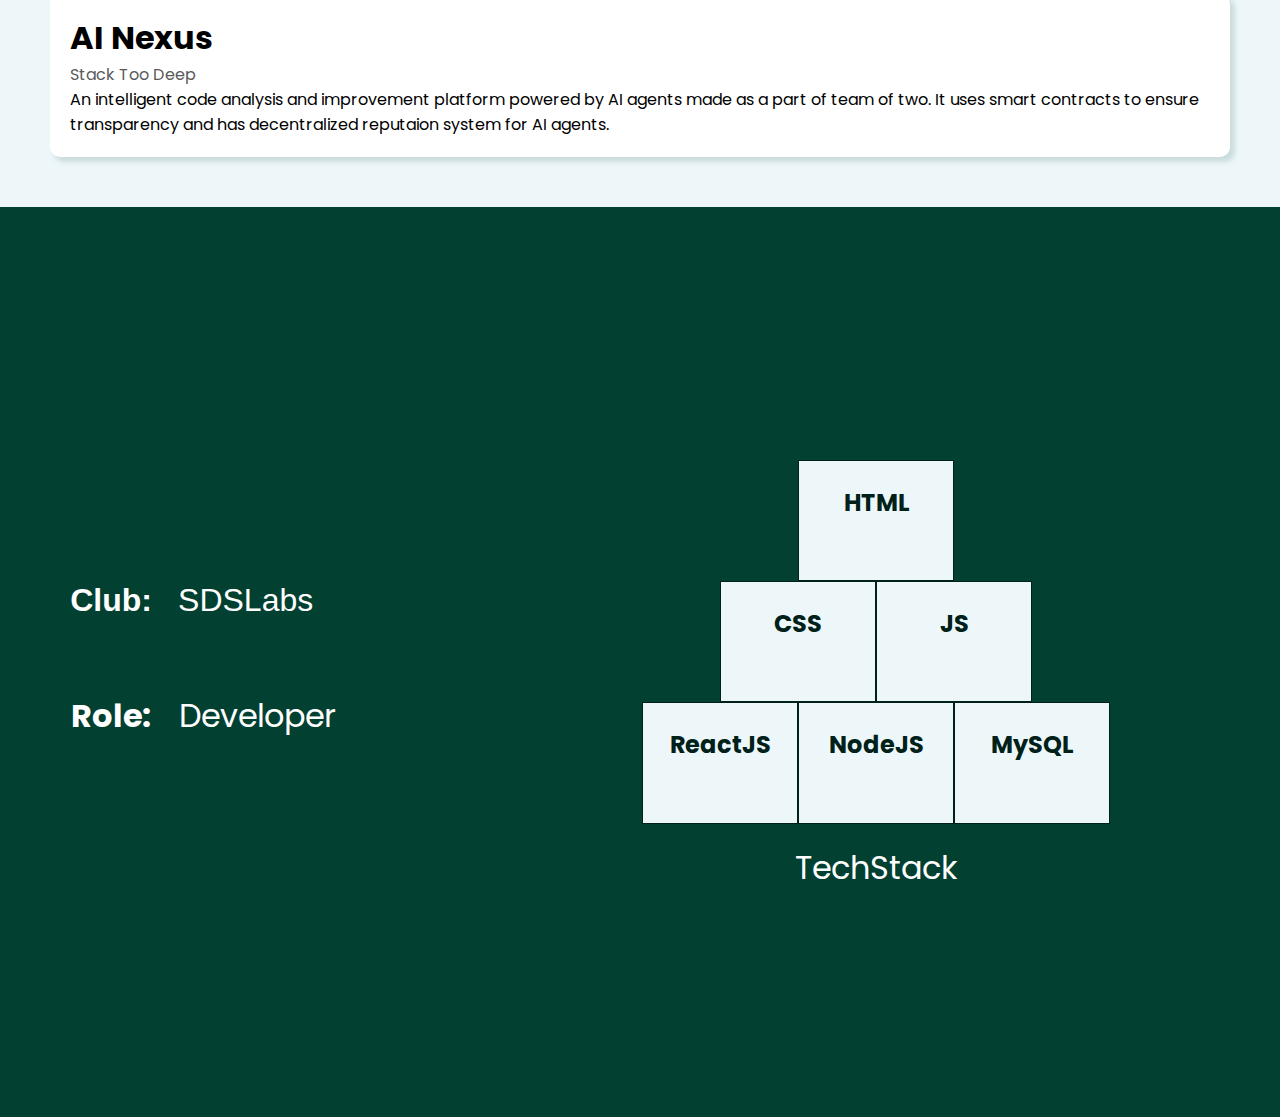
==== commit a0b801ac: "Update index.html" ====
--- a/index.html
+++ b/index.html
@@ -3,7 +3,7 @@
   <head>
     <meta charset="UTF-8">
     <meta name="viewport" content="width=device-width, initial-scale=1.0">
-    <title>Responsive Portfilo website | Anee Jain</title>
+    <title>Anee | Portfilo</title>
     <link rel="stylesheet" href="style.css" />
   </head>
   <body>
--- a/style.css
+++ b/style.css
@@ -8,14 +8,11 @@
 html {
   scroll-behavior: smooth;
   transition:0.5s;
-  scroll-snap-type: y mandatory;
-}
-section {
-  scroll-snap-align: start;
 }
 body {
-  background-color: #fff;
+  background-color:rgb(2, 64, 50);
   font-family: "Poppins", sans-serif;
+  overflow-x: hidden;
 }
 a {
   text-decoration: none;
@@ -31,8 +28,10 @@
   margin-right: 1.25rem;
 }
 .nav_links {
+  width:100vw;
   list-style: none;
   display: flex;
+  background-color: rgb(2, 64, 50);
 }
 
 .nav_links li a {
@@ -40,8 +39,6 @@
   color:#bdb3a3;
   font-weight: 550;
   font-size: 1.25rem;
-  display: flex;
-  justify-content: space-around;
   padding: 0.5rem 0.9rem;
   transition: all 0.3s ease 0s;
 }
@@ -105,8 +102,8 @@
   border-width:0.3rem;
   border-style: solid;
   overflow: hidden;
-	box-shadow: 0 0.3rem 0.938rem 0px rgba(0,0,0,0.6);
-	transform: translatey(0px);
+	box-shadow: 0 0.3rem 0.94rem 0rem rgba(0,0,0,0.6);
+	transform: translatey(0rem);
 	animation: float 3s ease-in-out infinite;
 }
 .headimg img {
@@ -201,11 +198,11 @@
 }
 .post_item1 {
   display:inline-block;
-  max-width: 34.375rem;
+  width: 34.375rem;
 }
 .post_item2 { 
   display:inline-block;
-  max-width: 46.875rem;
+  width: 46.875rem;
 }
 .post_item3 {
   max-width: 82.5rem;
@@ -373,13 +370,13 @@
   text-align: center;
   font-size: 2rem;
   color:white;
-  padding-top: 20px;
+  padding-top: 1.25rem;
 }
 .middle_sec{
   display:block; 
   height:45%; 
-  padding-left: 120px; 
-  padding-right: 120px;
+  padding-left: 7.5rem; 
+  padding-right: 7.5rem;
 }
 
 footer {
@@ -407,7 +404,14 @@
   animation: shake 0.5s;
   animation-iteration-count: infinite;
 }
-
+@media(max-width:88.65rem){
+  .post_item1{
+    width:100%;
+  }
+  .post_item2{
+    width:100%;
+  }
+}
 @media (max-width: 62.5rem) {
   .recent_posts{
     flex-direction: column;
@@ -442,7 +446,7 @@
     justify-self: center;
   }
   .middle_sec{
-    padding:0px;
+    padding:0rem;
     height:20rem; 
   }
   .tech_stack{
@@ -505,6 +509,14 @@
     margin:1rem;
     min-width:7rem;
     width:11rem;
+    padding-top:0.5rem;
+  }
+  .nav_links{
+    padding-top:0.3rem;
+    height:2.5rem;
+  }
+  .nav_links li{
+    background-color: rgb(2, 64, 50);
   }
   .name{
     font-size: 2.5rem;
@@ -513,13 +525,33 @@
     font-size: 0.8rem;
   }
   .img_article{
-    margin-right:0px;
-  }
-  nav{
-    padding-left: 10%;
+    margin-right:0rem;
+  }
+  .middle{
+    position:fixed;
+    left: 35%;
+  }
+  .left{
+    padding-left:5%;
+    position:fixed;
+    left: 0%;
+    width:33vw;
+  }
+  .right{
+    padding-right:5%;
+    padding-left:2%;
+    position:fixed;
+    right:0%;
+    width:33vw;
   }
   .section2{
     padding:1.5rem;
+  }
+  .post{
+    animation: none;
+  }
+  .post_item4{
+    animation: none;
   }
   .post h1{
     font-size: 1.2rem;
@@ -568,22 +600,28 @@
   .clubs{
     margin:1rem;
   }
+  .club_list{
+    padding-left:0.7rem;
+  }
+  .skill_list{
+    padding-left:0.7rem;
+  }
   .rp{
     margin-top: 1rem;
   }
 }
 @keyframes float {
 	0% {
-		box-shadow: 0 0.3rem 0.938rem 0px rgba(0,0,0,0.6);
-		transform: translatey(0px);
+		box-shadow: 0 0.3rem 0.9rem 0rem rgba(0,0,0,0.6);
+		transform: translatey(0rem);
 	}
 	50% {
-		box-shadow: 0 1.563rem 0.938rem 0px rgba(0,0,0,0.2);
+		box-shadow: 0 1.56rem 0.9rem 0rem rgba(0,0,0,0.2);
 		transform: translatey(-1.25rem);
 	}
 	100% {
-		box-shadow: 0 0.3rem 0.938rem 0px rgba(0,0,0,0.6);
-		transform: translatey(0px);
+		box-shadow: 0 0.3rem 0.9rem 0rem rgba(0,0,0,0.6);
+		transform: translatey(0rem);
 	}
 }
 @keyframes zoom{
@@ -628,25 +666,25 @@
 @keyframes highlighter{
     from{
       background-color: #edf7fa;
-      border: 0.063rem solid #002119;
+      border: 0.06rem solid #002119;
       color: #002119;
     }
     to{
       background-color: #002119;
-      border: 0.063rem solid #edf7fa;
+      border: 0.06rem solid #edf7fa;
       color: #edf7fa;
     }
 }
 @keyframes shake {
-  0% { transform: translate(1px, 1px) rotate(0deg); }
-  10% { transform: translate(-1px, -2px) rotate(-1deg); }
-  20% { transform: translate(-3px, 0px) rotate(1deg); }
-  30% { transform: translate(3px, 2px) rotate(0deg); }
-  40% { transform: translate(1px, -1px) rotate(1deg); }
-  50% { transform: translate(-1px, 2px) rotate(-1deg); }
-  60% { transform: translate(-3px, 1px) rotate(0deg); }
-  70% { transform: translate(3px, 1px) rotate(-1deg); }
-  80% { transform: translate(-1px, -1px) rotate(1deg); }
-  90% { transform: translate(1px, 2px) rotate(0deg); }
-  100% { transform: translate(1px, -2px) rotate(-1deg); }
-}
+  0% { transform: translate(0.6rem, 0.6rem) rotate(0deg); }
+  10% { transform: translate(-0.6rem, -0.125rem) rotate(-1deg); }
+  20% { transform: translate(-0.2rem, 0rem) rotate(1deg); }
+  30% { transform: translate(0.2rem, 0.125rem) rotate(0deg); }
+  40% { transform: translate(0.6rem, -0.6rem) rotate(1deg); }
+  50% { transform: translate(-0.6rem, 0.125rem) rotate(-1deg); }
+  60% { transform: translate(-0.2rem, 0.6rem) rotate(0deg); }
+  70% { transform: translate(0.2rem, 0.6rem) rotate(-1deg); }
+  80% { transform: translate(-0.6rem, -0.6rem) rotate(1deg); }
+  90% { transform: translate(0.6rem, 0.125rem) rotate(0deg); }
+  100% { transform: translate(0.6rem, -0.125rem) rotate(-1deg); }
+}
